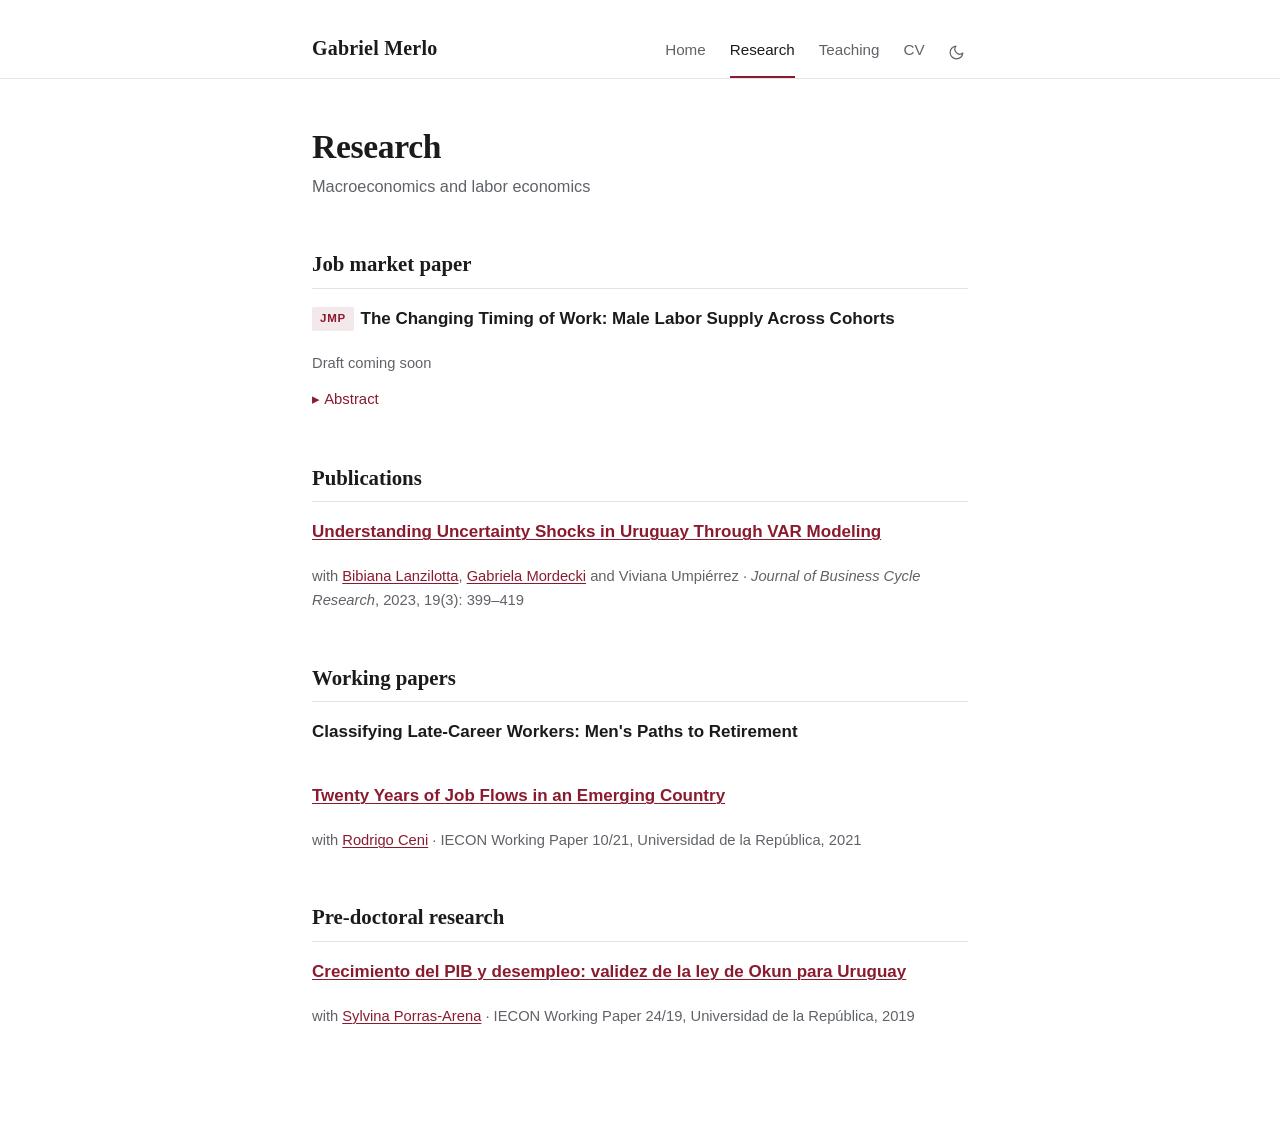
==== research.html @ 4533945b "Update 2YP title" ====
<!DOCTYPE html>
<html lang="en">
<head>
<meta charset="utf-8">
<meta name="viewport" content="width=device-width, initial-scale=1">
<title>Research | Gabriel Merlo</title>
<meta name="description" content="Research in macroeconomics and labor economics by Gabriel Merlo, PhD candidate at the University of Georgia, including the job market paper on male labor supply across cohorts.">
<link rel="canonical" href="https://gabrielmerlo.github.io/research.html">
<link rel="stylesheet" href="style.css">
<script src="theme.js"></script>
</head>
<body>

<header class="site">
  <div class="wrap">
    <a class="brand" href="index.html">Gabriel Merlo</a>
    <div class="head-right">
    <nav class="site">
      <a href="index.html">Home</a>
      <a href="research.html" aria-current="page">Research</a>
      <a href="teaching.html">Teaching</a>
      <a href="files/cv.pdf">CV</a>
    </nav>
      <button class="theme-toggle" type="button" aria-label="Switch to dark theme" aria-pressed="false">
        <svg class="moon" viewBox="0 0 24 24" fill="none" stroke="currentColor" stroke-width="1.7"
             stroke-linecap="round" stroke-linejoin="round" aria-hidden="true">
          <path d="M21 12.8A9 9 0 1 1 11.2 3a7 7 0 0 0 9.8 9.8z"></path>
        </svg>
        <svg class="sun" viewBox="0 0 24 24" fill="none" stroke="currentColor" stroke-width="1.7"
             stroke-linecap="round" stroke-linejoin="round" aria-hidden="true">
          <circle cx="12" cy="12" r="4"></circle>
          <path d="M12 2v2M12 20v2M4.9 4.9l1.4 1.4M17.7 17.7l1.4 1.4M2 12h2M20 12h2M4.9 19.1l1.4-1.4M17.7 6.3l1.4-1.4"></path>
        </svg>
      </button>
    </div>
  </div>
</header>

<main class="wrap">

  <h1>Research</h1>
  <p class="subtitle">Macroeconomics and labor economics</p>

  <!-- ==========================================================
       HOW TO ADD A PAPER
       Copy one <div class="paper"> block and edit it.
       Drop the <span class="tag"> if it is not the job market paper.
       Drop the <details> block if you do not want an abstract yet.
       When the JMP draft is ready, put it in files/jmp.pdf and swap
       the "Draft coming soon" line for:
         <p class="meta"><a href="files/jmp.pdf">PDF</a></p>
       ========================================================== -->

  <h2>Job market paper</h2>

  <div class="paper">
    <p class="title"><span class="tag">JMP</span>The Changing Timing of Work: Male Labor Supply Across Cohorts</p>
    <p class="meta">Draft coming soon</p>
    <details class="abstract">
      <summary>Abstract</summary>
      <p>This paper investigates the forces behind a shift in the timing of work across two cohorts
      of men without a college degree in the United States. The 1960s cohort (born 1955&ndash;1970)
      participates less at prime ages and more at older ages than the 1930s cohort (born
      1930&ndash;1945), so the two age profiles cross. The prime-age decline is three times larger
      among men with a work-limiting health condition, even though health distributions are similar
      across cohorts. I estimate a life-cycle model of men's labor supply and saving using PSID data
      for the 1930s cohort, introducing wages, family income, health risk, and retirement
      institutions that shape participation over the life cycle. The estimated model matches the
      cohort's participation profiles, and I use it to account for the cross-cohort shift and the
      contribution of each channel to the shift. The model is able to reproduce both the prime-age
      decline and the late-career reversal. At prime ages, higher spouse income among married men
      and wider disability access finance nonparticipation, especially for men in bad health. At
      older ages, the wage profile becomes the largest force raising participation, as the 1960s
      cohort's wage disadvantage closes with age. The transition from defined-benefit to
      defined-contribution pensions and changes in Social Security rules add to the rise by
      weakening the incentives to leave the labor force, together contributing over half of the rise
      the model produces at ages 65&ndash;69. Overall, the 1960s environment is a welfare gain (2.9%
      of lifetime consumption). This gain is concentrated among married men, whose wives' higher
      earnings contribute to an improvement of 13.7%. The other five channels have a negative effect
      on welfare, with the largest loss coming from wages (&minus;8.9%).</p>
    </details>
  </div>

  <h2>Publications</h2>

  <div class="paper">
    <p class="title"><a href="https://doi.org/10.1007/s41549-023-00081-5">Understanding Uncertainty Shocks in Uruguay Through VAR Modeling</a></p>
    <p class="meta">with <a href="https://iecon.fcea.udelar.edu.uy/en/members/faculty/item/lanzilotta-bibiana.html">Bibiana Lanzilotta</a>, <a href="https://iecon.fcea.udelar.edu.uy/en/members/faculty/item/mordecki-gabriela.html">Gabriela Mordecki</a> and Viviana Umpi&eacute;rrez &middot;
    <em>Journal of Business Cycle Research</em>, 2023, 19(3): 399&ndash;419</p>
  </div>

  <h2>Working papers</h2>

  <div class="paper">
    <p class="title">Classifying Late-Career Workers: Men's Paths to Retirement</p>
  </div>

  <div class="paper">
    <p class="title"><a href="https://ideas.repec.org/p/ulr/wpaper/dt-10-21.html">Twenty Years of Job Flows in an Emerging Country</a></p>
    <p class="meta">with <a href="https://sites.google.com/site/cenirod/">Rodrigo Ceni</a> &middot; IECON Working Paper 10/21, Universidad de la Rep&uacute;blica, 2021</p>
  </div>

  <h2>Pre-doctoral research</h2>

  <div class="paper">
    <p class="title"><a href="https://ideas.repec.org/p/ulr/wpaper/dt-24-19.html">Crecimiento del PIB y desempleo: validez de la ley de Okun para Uruguay</a></p>
    <p class="meta">with <a href="https://iecon.fcea.udelar.edu.uy/en/members/faculty/item/porras-sylvina.html">Sylvina Porras-Arena</a> &middot; IECON Working Paper 24/19, Universidad de la Rep&uacute;blica, 2019</p>
  </div>

</main>

</body>
</html>
---- style.css ----
/* ---------------------------------------------------------------
   Personal academic site — shared stylesheet
   Edit the variables below to change colors/spacing site-wide.
   --------------------------------------------------------------- */

:root {
  --accent:      #8a1b2e;   /* deep UGA-ish red, used sparingly */
  --accent-soft: #f3e8ea;
  --text:        #1b1b1d;
  --muted:       #5f6368;
  --rule:        #e3e3e6;
  --bg:          #ffffff;
  --bg-soft:     #fafafa;
  --max:         44rem;
  --serif: "Iowan Old Style", "Palatino Linotype", Palatino, Georgia, "Times New Roman", serif;
  color-scheme: light;
  --sans:  -apple-system, BlinkMacSystemFont, "Segoe UI", Roboto, "Helvetica Neue", Arial, sans-serif;
}

/* Dark is opt-in via the header toggle, which stores the choice in localStorage.
   Light stays the default even when the visitor's OS is set to dark. To follow the
   OS instead, wrap this block in @media (prefers-color-scheme: dark). */
:root[data-theme="dark"] {
  --accent:      #e8899a;
  --accent-soft: #2a1c20;
  --text:        #e8e8ea;
  --muted:       #a0a0a8;
  --rule:        #2e2e33;
  --bg:          #131315;
  --bg-soft:     #1a1a1d;
  color-scheme: dark;
}

* { box-sizing: border-box; }

html { -webkit-text-size-adjust: 100%; }

body {
  margin: 0;
  background: var(--bg);
  color: var(--text);
  font-family: var(--sans);
  font-size: 17px;
  line-height: 1.65;
}

.wrap {
  max-width: var(--max);
  margin: 0 auto;
  padding: 0 1.5rem 5rem;
}

/* ---------- header / nav ---------- */

header.site {
  border-bottom: 1px solid var(--rule);
  margin-bottom: 3rem;
}

header.site .wrap {
  padding-top: 2rem;
  padding-bottom: 0;
  display: flex;
  flex-wrap: wrap;
  align-items: baseline;
  justify-content: space-between;
  gap: 0.75rem 2rem;
}

.brand {
  font-family: var(--serif);
  font-size: 1.25rem;
  font-weight: 600;
  letter-spacing: 0.01em;
  color: var(--text);
  text-decoration: none;
  white-space: nowrap;
}

/* Nav + theme toggle travel together on the right, with or without a brand. */
.head-right {
  display: flex;
  align-items: baseline;
  gap: 1.25rem;
  margin-left: auto;
}

.theme-toggle {
  background: none;
  border: 0;
  padding: 0.2rem;
  margin-bottom: 0.55rem;
  color: var(--muted);
  cursor: pointer;
  line-height: 0;
  border-radius: 3px;
  align-self: center;
}
.theme-toggle:hover { color: var(--text); }
.theme-toggle svg { width: 17px; height: 17px; display: block; }
.theme-toggle .sun { display: none; }
:root[data-theme="dark"] .theme-toggle .sun  { display: block; }
:root[data-theme="dark"] .theme-toggle .moon { display: none; }

a:focus-visible,
.theme-toggle:focus-visible {
  outline: 2px solid var(--accent);
  outline-offset: 3px;
}

nav.site {
  display: flex;
  flex-wrap: wrap;
  gap: 1.5rem;
  padding-bottom: 0.9rem;
}

nav.site a {
  color: var(--muted);
  text-decoration: none;
  font-size: 0.95rem;
  padding-bottom: 0.9rem;
  margin-bottom: -0.95rem;
  border-bottom: 2px solid transparent;
}

nav.site a:hover { color: var(--text); }

nav.site a[aria-current="page"] {
  color: var(--text);
  border-bottom-color: var(--accent);
}

/* ---------- typography ---------- */

h1 {
  font-family: var(--serif);
  font-size: 2.1rem;
  line-height: 1.2;
  font-weight: 600;
  margin: 0 0 0.35rem;
  letter-spacing: -0.01em;
}

h2 {
  font-family: var(--serif);
  font-size: 1.3rem;
  font-weight: 600;
  margin: 3rem 0 1rem;
  padding-bottom: 0.4rem;
  border-bottom: 1px solid var(--rule);
}

h3 {
  font-size: 1.05rem;
  font-weight: 600;
  margin: 2rem 0 0.35rem;
  line-height: 1.4;
}

p { margin: 0 0 1.1rem; }

a { color: var(--accent); text-decoration-thickness: 1px; text-underline-offset: 2px; }
a:hover { text-decoration-thickness: 2px; }

.lede { font-size: 1.05rem; }

.subtitle {
  color: var(--muted);
  font-size: 1.02rem;
  margin: 0 0 1.5rem;
}

.muted { color: var(--muted); }
.small { font-size: 0.9rem; }

/* ---------- home intro block ---------- */

.intro {
  display: flex;
  gap: 2rem;
  align-items: flex-start;
  margin-bottom: 2.5rem;
}

.intro .text { flex: 1 1 20rem; min-width: 0; }

.headshot {
  flex: 0 0 auto;
  width: 200px;
  height: 247px;
  object-fit: cover;
  border-radius: 3px;
  background: var(--bg-soft);
  border: 1px solid var(--rule);
}

@media (max-width: 600px) {
  .intro { flex-direction: column-reverse; gap: 1.5rem; }
  .headshot { width: 170px; height: 210px; }
  h1 { font-size: 1.75rem; }
  body { font-size: 16px; }
}

/* ---------- contact / link rows ---------- */

ul.plain { list-style: none; padding: 0; margin: 0 0 1.1rem; }
ul.plain li { margin-bottom: 0.35rem; }

.links {
  display: flex;
  flex-wrap: wrap;
  gap: 0.5rem 1.25rem;
  font-size: 0.95rem;
  margin-bottom: 1.5rem;
}

.btn {
  display: inline-block;
  border: 1px solid var(--rule);
  border-radius: 3px;
  padding: 0.4rem 0.9rem;
  text-decoration: none;
  color: var(--text);
  font-size: 0.95rem;
  background: var(--bg-soft);
}
.btn:hover { border-color: var(--accent); color: var(--accent); }

/* ---------- papers ---------- */

.paper { margin-bottom: 2.25rem; }

.paper .title { font-weight: 600; }

.paper .meta {
  color: var(--muted);
  font-size: 0.92rem;
  margin: 0.15rem 0 0.6rem;
}

.tag {
  display: inline-block;
  background: var(--accent-soft);
  color: var(--accent);
  font-size: 0.72rem;
  font-weight: 700;
  letter-spacing: 0.07em;
  text-transform: uppercase;
  padding: 0.15rem 0.5rem;
  border-radius: 2px;
  vertical-align: 0.15em;
  margin-right: 0.4rem;
}

details.abstract summary {
  cursor: pointer;
  color: var(--accent);
  font-size: 0.93rem;
  list-style: none;
  display: inline-block;
  user-select: none;
}
details.abstract summary::-webkit-details-marker { display: none; }
details.abstract summary::before { content: "\25B8\00a0"; display: inline-block; transition: transform 0.15s; }
details.abstract[open] summary::before { content: "\25BE\00a0"; }
details.abstract summary:hover { text-decoration: underline; }

details.abstract p {
  font-size: 0.95rem;
  color: var(--muted);
  border-left: 2px solid var(--rule);
  padding-left: 1rem;
  margin: 0.75rem 0 0;
}

/* ---------- teaching ---------- */

.course { margin-bottom: 1.4rem; }
.course .role {
  color: var(--muted);
  font-size: 0.92rem;
}

/* ---------- footer ---------- */

footer.site {
  border-top: 1px solid var(--rule);
  margin-top: 4rem;
  padding-top: 1.25rem;
  color: var(--muted);
  font-size: 0.88rem;
}
footer.site a { color: var(--muted); }
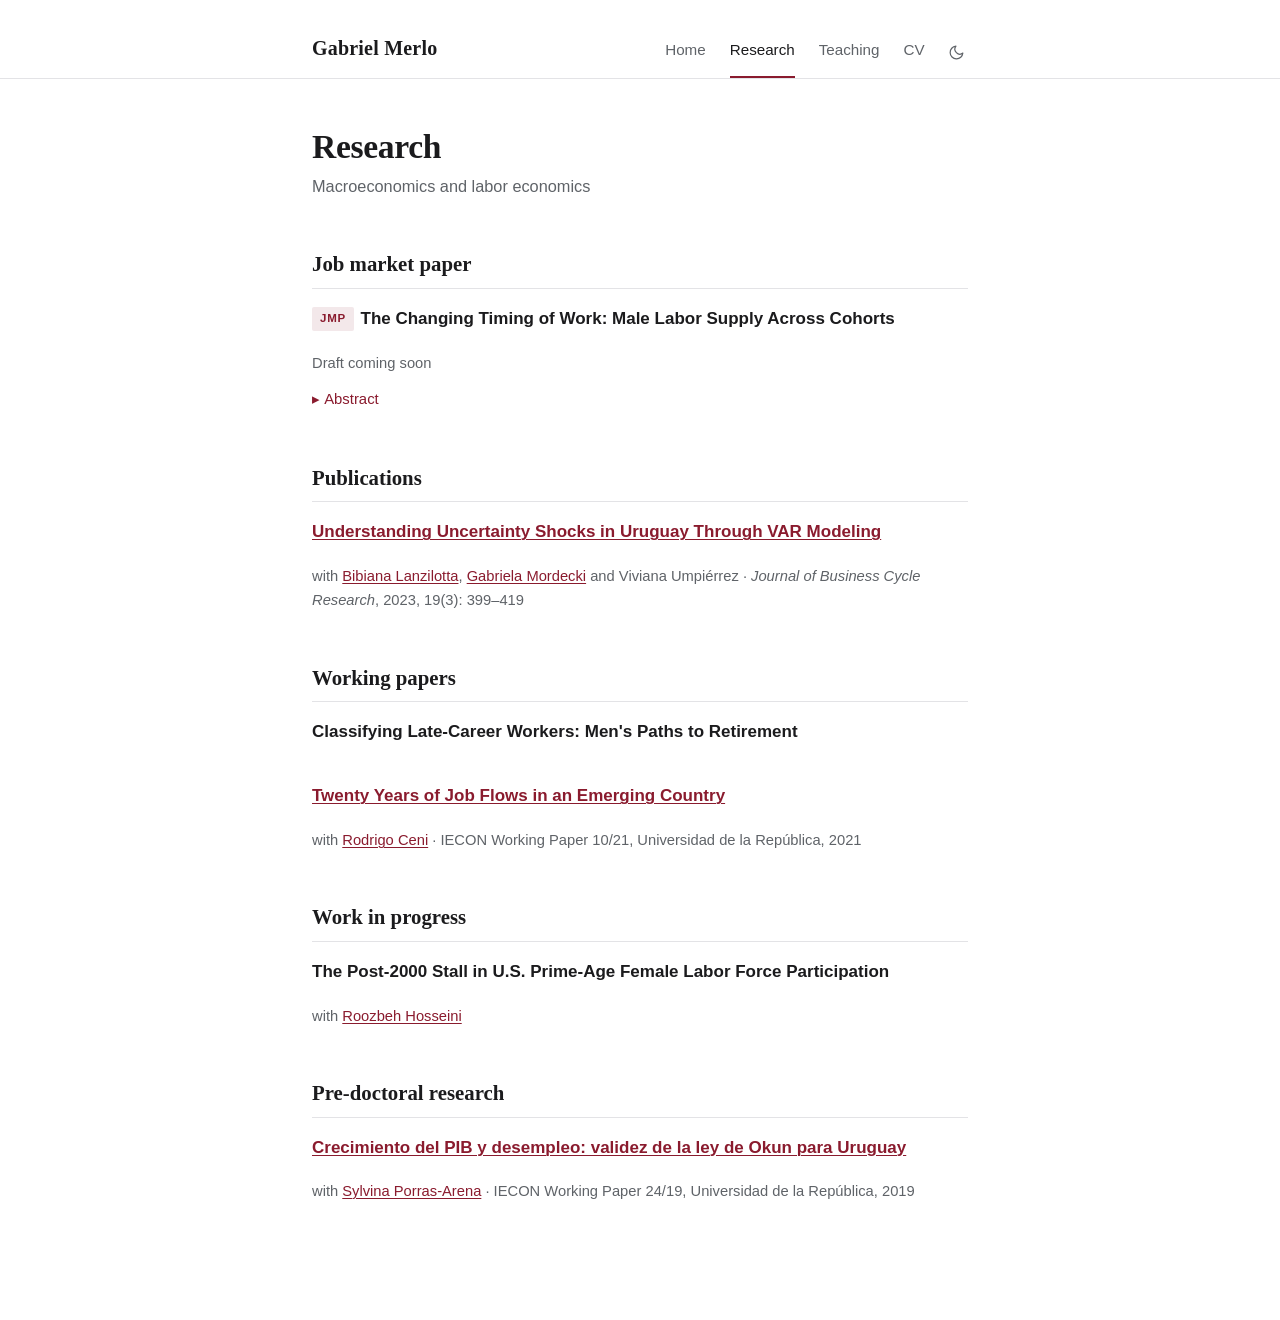
==== commit 1272686b: "Add work in progress" ====
--- a/research.html
+++ b/research.html
@@ -48,7 +48,7 @@
        Drop the <details> block if you do not want an abstract yet.
        When the JMP draft is ready, put it in files/jmp.pdf and swap
        the "Draft coming soon" line for:
-         <p class="meta"><a href="files/jmp.pdf">PDF</a></p>
+         <p class="meta">Draft coming soon</p>
        ========================================================== -->
 
   <h2>Job market paper</h2>
@@ -58,26 +58,17 @@
     <p class="meta">Draft coming soon</p>
     <details class="abstract">
       <summary>Abstract</summary>
-      <p>This paper investigates the forces behind a shift in the timing of work across two cohorts
-      of men without a college degree in the United States. The 1960s cohort (born 1955&ndash;1970)
-      participates less at prime ages and more at older ages than the 1930s cohort (born
-      1930&ndash;1945), so the two age profiles cross. The prime-age decline is three times larger
-      among men with a work-limiting health condition, even though health distributions are similar
-      across cohorts. I estimate a life-cycle model of men's labor supply and saving using PSID data
-      for the 1930s cohort, introducing wages, family income, health risk, and retirement
-      institutions that shape participation over the life cycle. The estimated model matches the
-      cohort's participation profiles, and I use it to account for the cross-cohort shift and the
-      contribution of each channel to the shift. The model is able to reproduce both the prime-age
-      decline and the late-career reversal. At prime ages, higher spouse income among married men
-      and wider disability access finance nonparticipation, especially for men in bad health. At
-      older ages, the wage profile becomes the largest force raising participation, as the 1960s
-      cohort's wage disadvantage closes with age. The transition from defined-benefit to
-      defined-contribution pensions and changes in Social Security rules add to the rise by
-      weakening the incentives to leave the labor force, together contributing over half of the rise
-      the model produces at ages 65&ndash;69. Overall, the 1960s environment is a welfare gain (2.9%
-      of lifetime consumption). This gain is concentrated among married men, whose wives' higher
-      earnings contribute to an improvement of 13.7%. The other five channels have a negative effect
-      on welfare, with the largest loss coming from wages (&minus;8.9%).</p>
+      <p>Non-college men in the US born 1955&ndash;1970 (the 1960 cohort) work less at prime ages and
+      more at older ages than those born 1930&ndash;1945 (the 1930 cohort). I estimate a life-cycle
+      model of labor supply, saving, and pension and Social Security decisions using PSID data for the
+      1930 cohort. The model incorporates health, wage, and survival risk, alongside cohort differences
+      in pensions, marriage and spouse income, Social Security, and disability insurance. Holding
+      preferences fixed at their 1930 cohort estimates, the model reproduces roughly 65&ndash;80 percent
+      of the observed participation differences across age groups when given the 1960 cohort&rsquo;s
+      environment. Changes in marriage and spouse income drive most of the model&rsquo;s prime-age
+      decline. Wider disability insurance access also reduces participation among men with work
+      limitations. At older ages, the change in wage profiles drives the participation increase, while
+      the decline in defined-benefit pensions and Social Security reforms further raise participation.</p>
     </details>
   </div>
 
@@ -100,6 +91,13 @@
     <p class="meta">with <a href="https://sites.google.com/site/cenirod/">Rodrigo Ceni</a> &middot; IECON Working Paper 10/21, Universidad de la Rep&uacute;blica, 2021</p>
   </div>
 
+  <h2>Work in progress</h2>
+
+  <div class="paper">
+    <p class="title">The Post-2000 Stall in U.S. Prime-Age Female Labor Force Participation</p>
+    <p class="meta">with <a href="http://www.roozbeh-hosseini.com/">Roozbeh Hosseini</a></p>
+  </div>
+
   <h2>Pre-doctoral research</h2>
 
   <div class="paper">
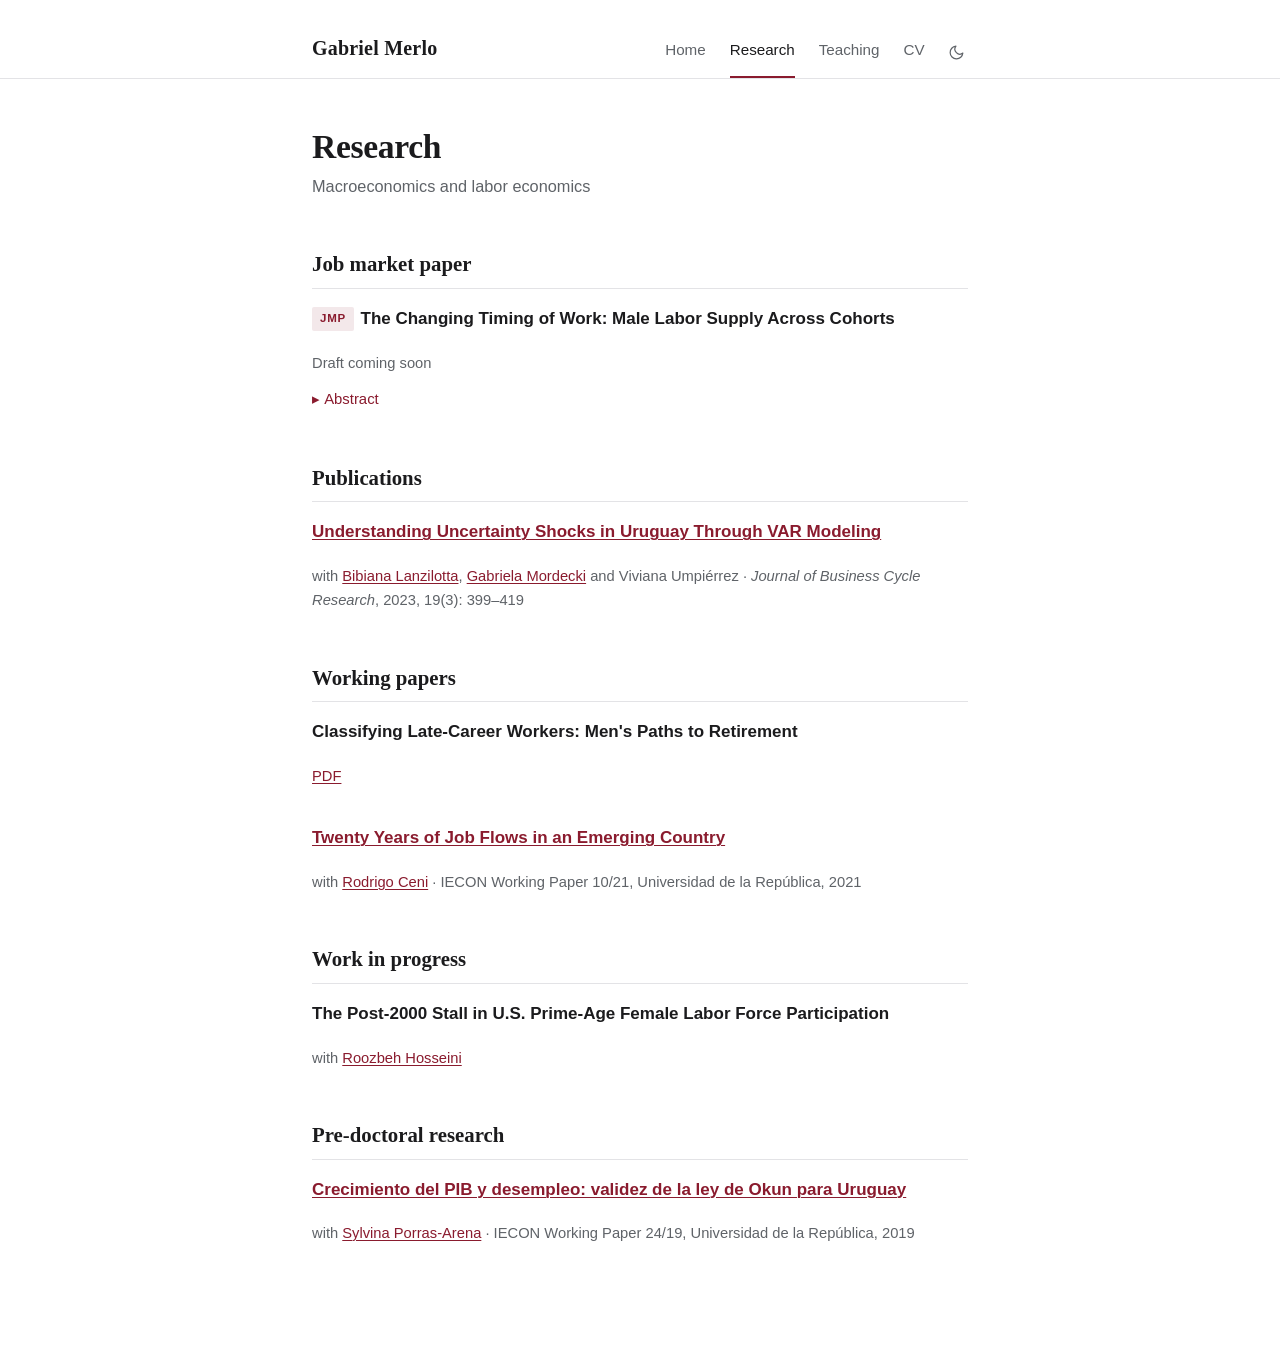
==== commit 537d3d9f: "Add second-year paper" ====
--- a/research.html
+++ b/research.html
@@ -48,7 +48,7 @@
        Drop the <details> block if you do not want an abstract yet.
        When the JMP draft is ready, put it in files/jmp.pdf and swap
        the "Draft coming soon" line for:
-         <p class="meta">Draft coming soon</p>
+         <p class="meta"><a href="files/jmp.pdf">PDF</a></p>
        ========================================================== -->
 
   <h2>Job market paper</h2>
@@ -84,6 +84,7 @@
 
   <div class="paper">
     <p class="title">Classifying Late-Career Workers: Men's Paths to Retirement</p>
+    <p class="meta"><a href="files/merlo-late-career-workers.pdf">PDF</a></p>
   </div>
 
   <div class="paper">
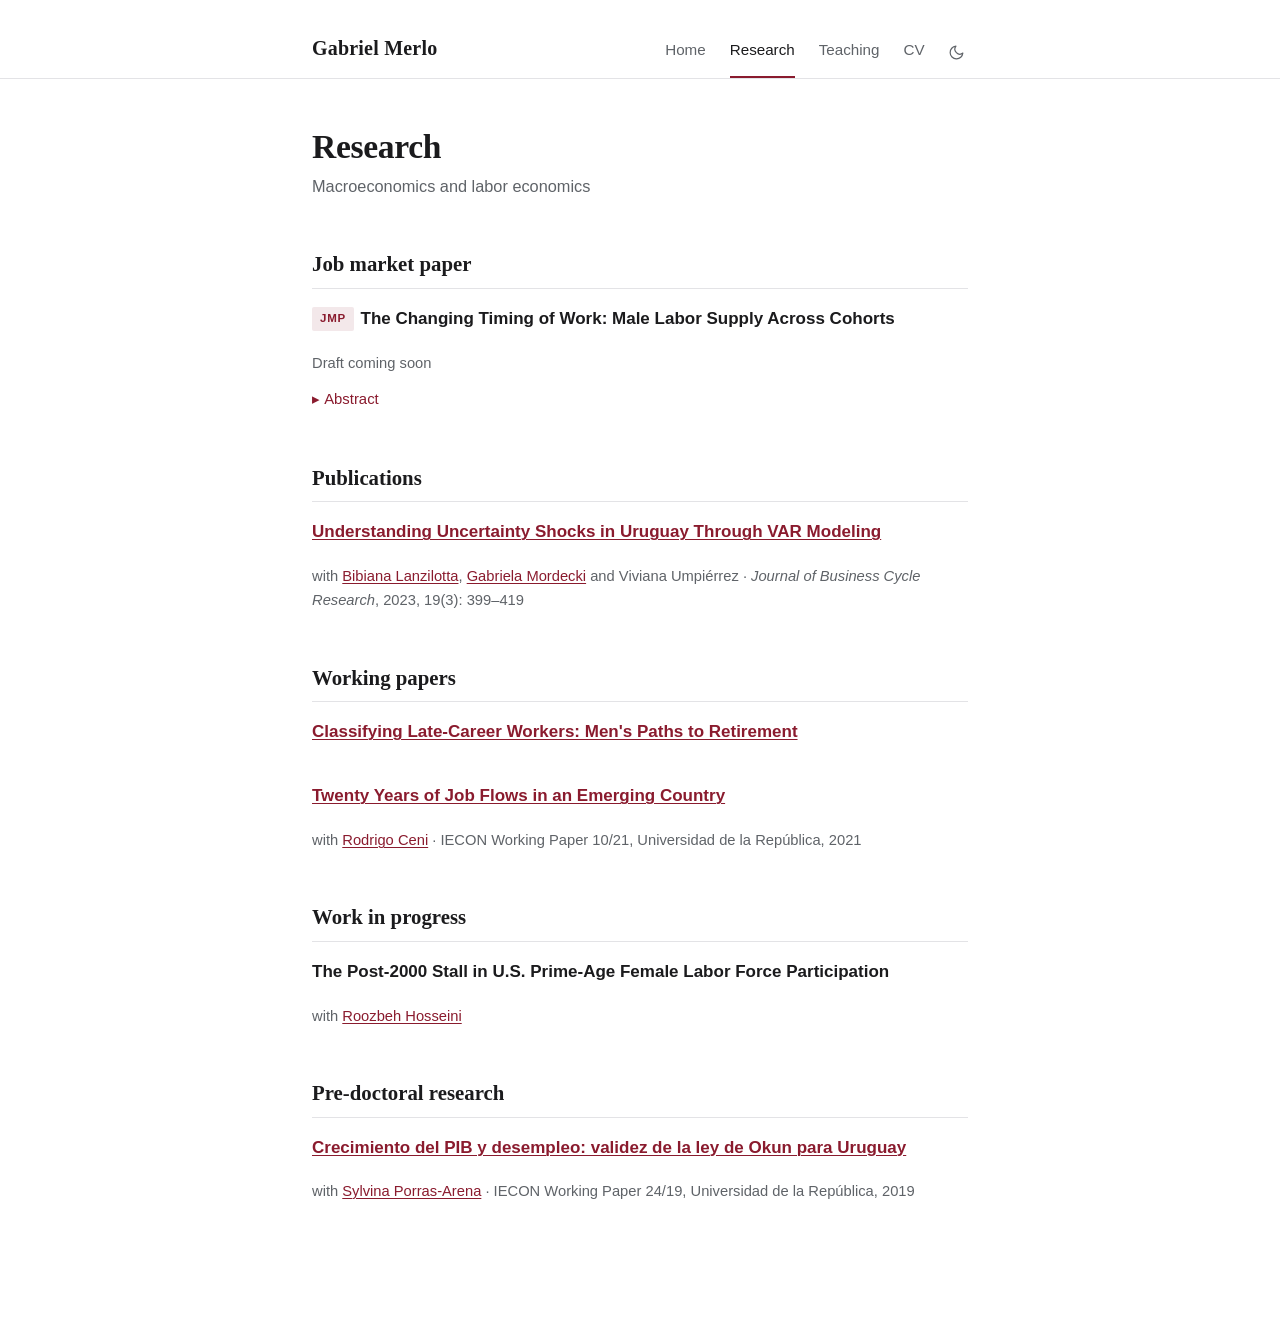
==== commit ccdd9191: "Link paper title" ====
--- a/research.html
+++ b/research.html
@@ -83,8 +83,7 @@
   <h2>Working papers</h2>
 
   <div class="paper">
-    <p class="title">Classifying Late-Career Workers: Men's Paths to Retirement</p>
-    <p class="meta"><a href="files/merlo-late-career-workers.pdf">PDF</a></p>
+    <p class="title"><a href="files/merlo-late-career-workers.pdf">Classifying Late-Career Workers: Men's Paths to Retirement</a></p>
   </div>
 
   <div class="paper">
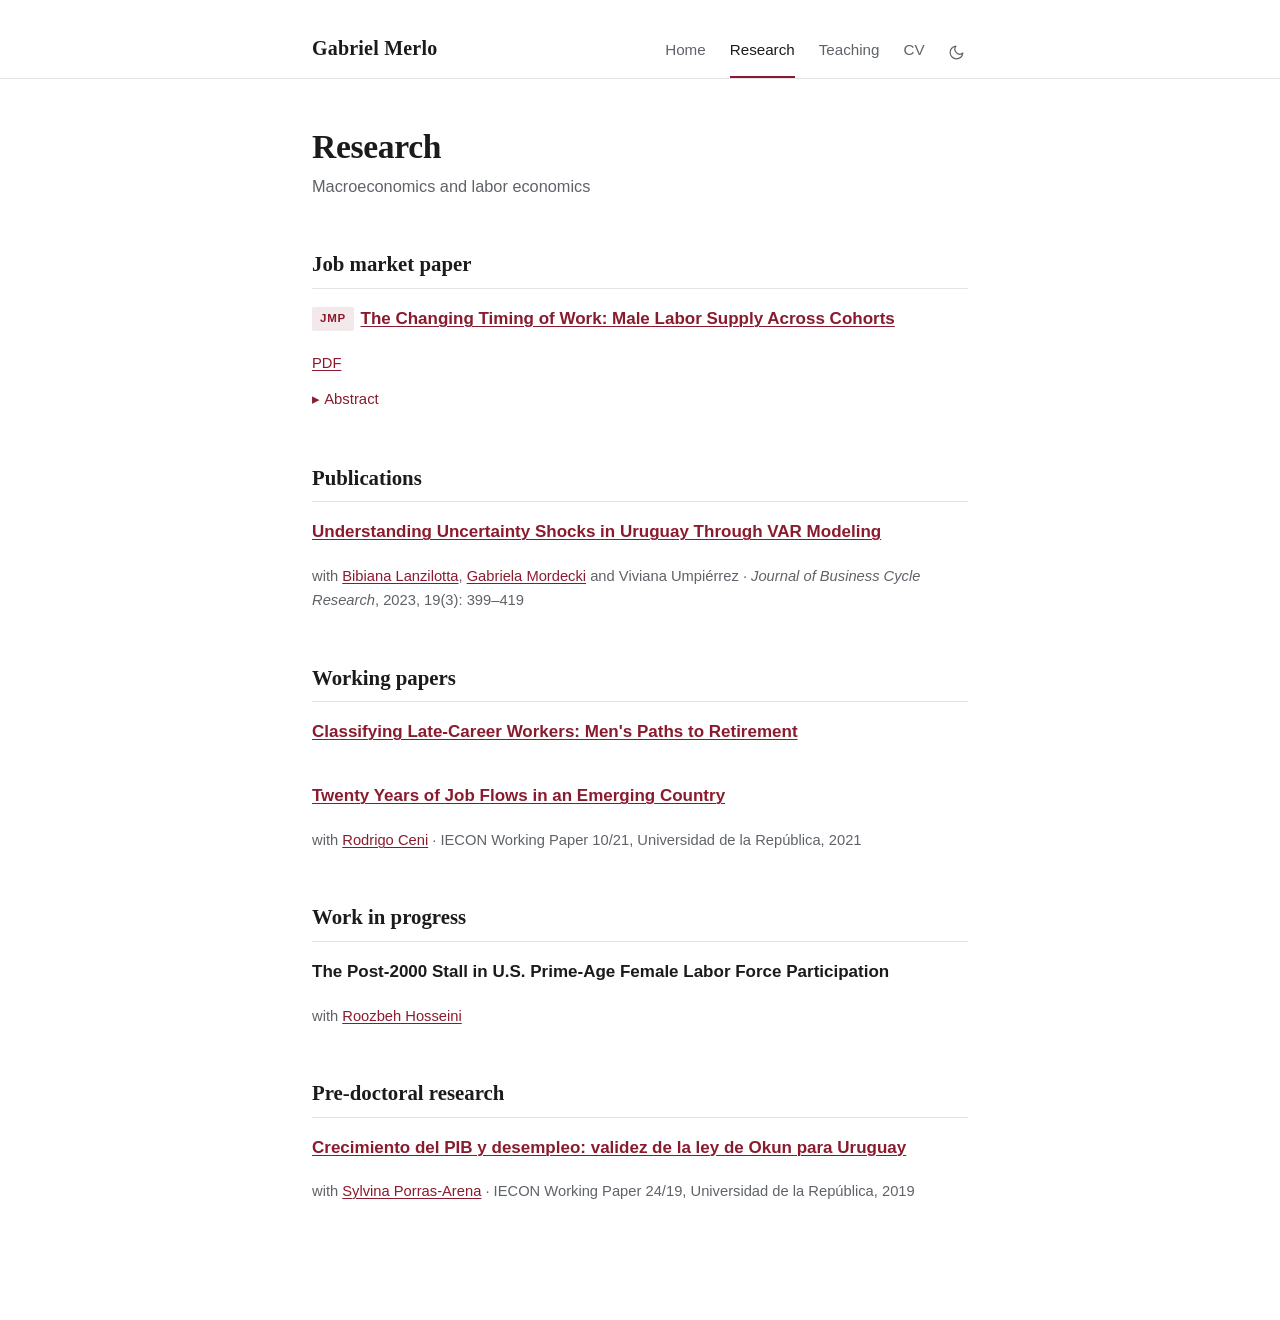
==== commit 69139c20: "Add job market paper" ====
--- a/research.html
+++ b/research.html
@@ -54,8 +54,8 @@
   <h2>Job market paper</h2>
 
   <div class="paper">
-    <p class="title"><span class="tag">JMP</span>The Changing Timing of Work: Male Labor Supply Across Cohorts</p>
-    <p class="meta">Draft coming soon</p>
+    <p class="title"><span class="tag">JMP</span><a href="files/jmp.pdf">The Changing Timing of Work: Male Labor Supply Across Cohorts</a></p>
+    <p class="meta"><a href="files/jmp.pdf">PDF</a></p>
     <details class="abstract">
       <summary>Abstract</summary>
       <p>Non-college men in the US born 1955&ndash;1970 (the 1960 cohort) work less at prime ages and
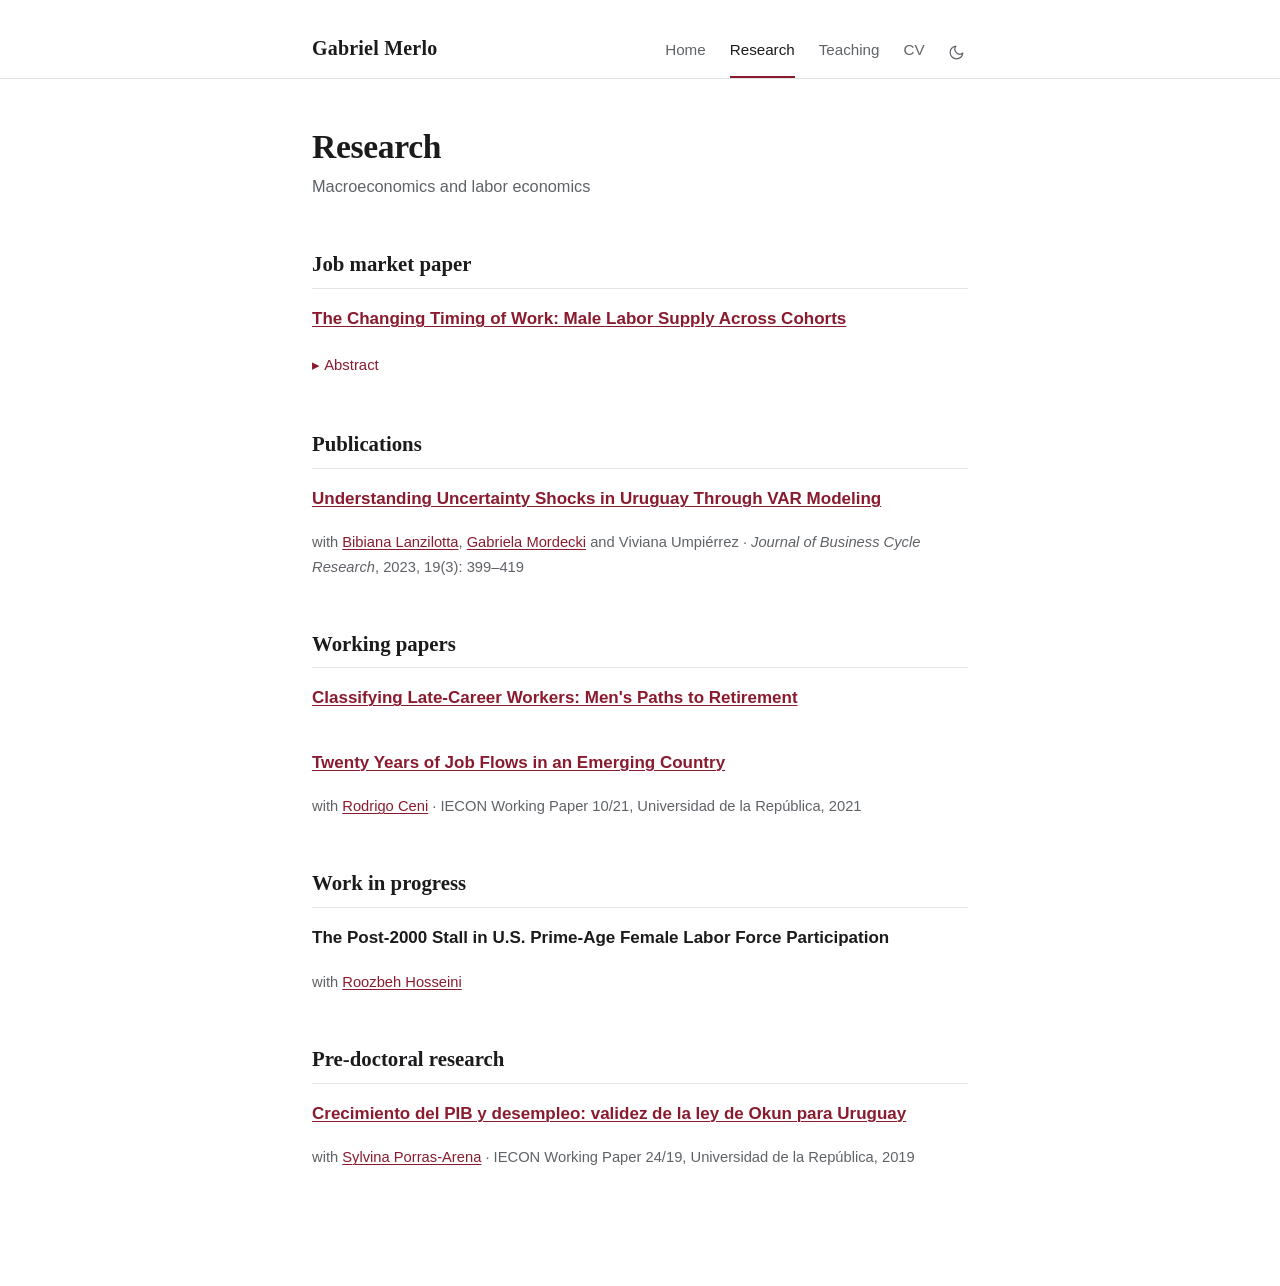
==== commit b4ea58cd: "Trim JMP links" ====
--- a/research.html
+++ b/research.html
@@ -44,18 +44,14 @@
   <!-- ==========================================================
        HOW TO ADD A PAPER
        Copy one <div class="paper"> block and edit it.
-       Drop the <span class="tag"> if it is not the job market paper.
+       The title is the link to the PDF; there is no separate PDF line.
        Drop the <details> block if you do not want an abstract yet.
-       When the JMP draft is ready, put it in files/jmp.pdf and swap
-       the "Draft coming soon" line for:
-         <p class="meta"><a href="files/jmp.pdf">PDF</a></p>
        ========================================================== -->
 
   <h2>Job market paper</h2>
 
   <div class="paper">
-    <p class="title"><span class="tag">JMP</span><a href="files/jmp.pdf">The Changing Timing of Work: Male Labor Supply Across Cohorts</a></p>
-    <p class="meta"><a href="files/jmp.pdf">PDF</a></p>
+    <p class="title"><a href="files/jmp.pdf">The Changing Timing of Work: Male Labor Supply Across Cohorts</a></p>
     <details class="abstract">
       <summary>Abstract</summary>
       <p>Non-college men in the US born 1955&ndash;1970 (the 1960 cohort) work less at prime ages and
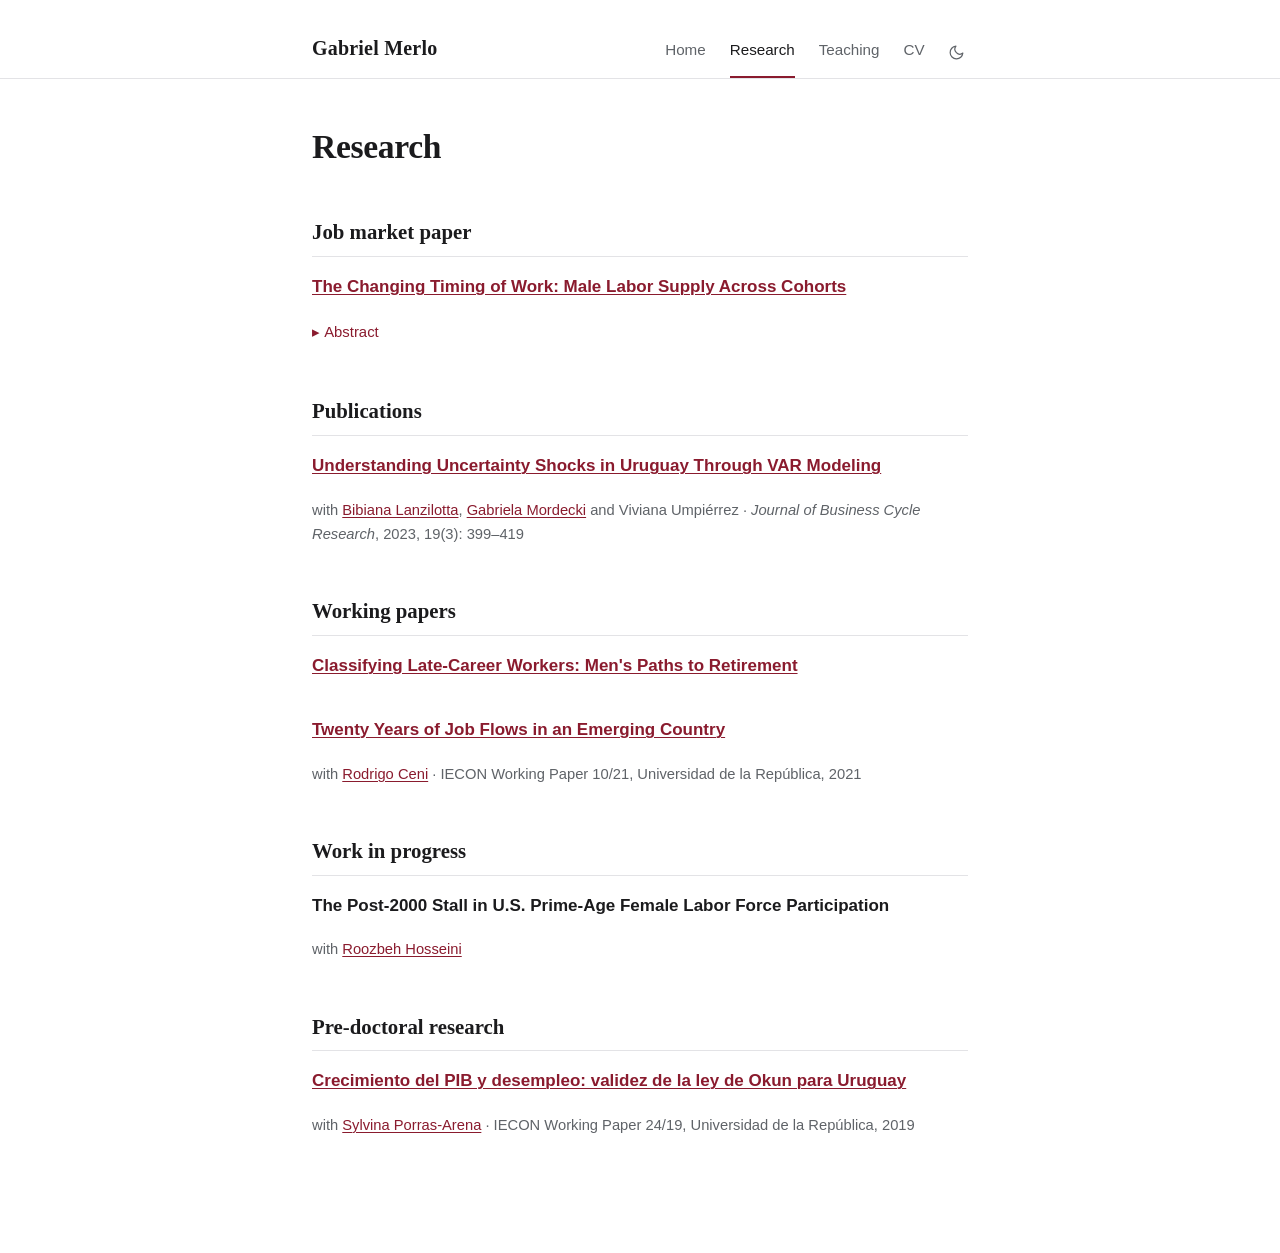
==== commit 53ba61fe: "Remove research subtitle" ====
--- a/research.html
+++ b/research.html
@@ -39,7 +39,6 @@
 <main class="wrap">
 
   <h1>Research</h1>
-  <p class="subtitle">Macroeconomics and labor economics</p>
 
   <!-- ==========================================================
        HOW TO ADD A PAPER
